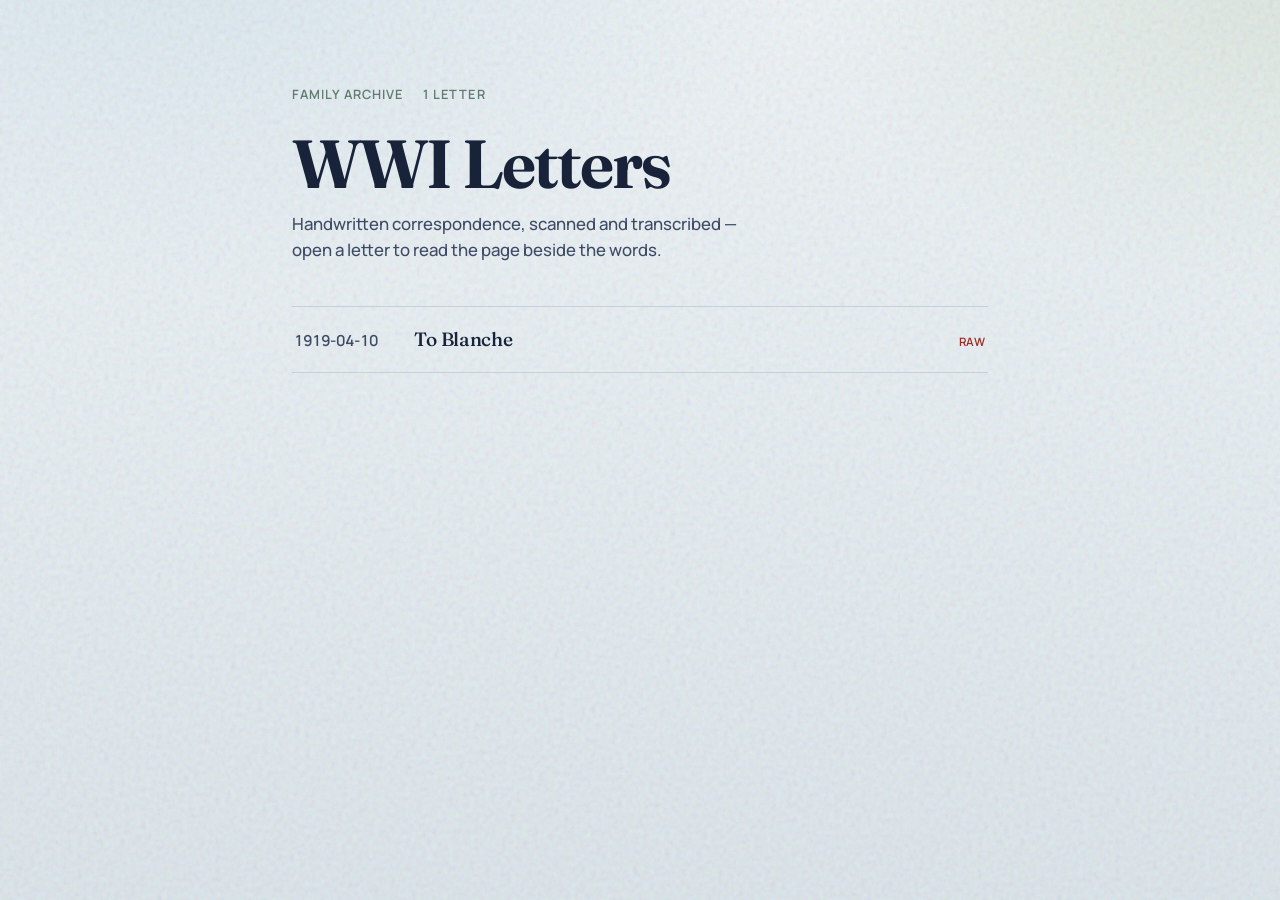
==== docs/index.html @ 2cabe344 "Publish static SPA via docs/ for GitHub Pages. Avoids Actions workflow scope; ships built catalog an" ====
<!DOCTYPE html>
<html lang="en">
<head>
  <meta charset="utf-8" />
  <meta name="viewport" content="width=device-width, initial-scale=1" />
  <meta name="robots" content="noindex, nofollow" />
  <title>WWI Letters</title>
  <link rel="preconnect" href="https://fonts.googleapis.com" />
  <link rel="preconnect" href="https://fonts.gstatic.com" crossorigin />
  <link href="https://fonts.googleapis.com/css2?family=Fraunces:opsz,wght@9..144,500;9..144,650&family=Manrope:wght@400;500;600&display=swap" rel="stylesheet" />
  <link rel="stylesheet" href="assets/styles.css" />
  <script>
    (function () {
      var parts = location.pathname.split("/").filter(Boolean);
      if (parts.length && parts[parts.length - 1].endsWith(".html")) parts.pop();
      window.__BASE__ = parts.length ? "/" + parts.join("/") + "/" : "/";
    })();
  </script>
</head>
<body>
  <div class="atmosphere" aria-hidden="true"></div>
  <div id="app"><p class="boot">Opening the archive…</p></div>
  <script src="assets/app.js"></script>
</body>
</html>
---- docs/assets/styles.css ----
:root {
  --ink: #18233a;
  --ink-soft: #3d4a63;
  --paper: #e7eef2;
  --sheet: #f7fafb;
  --line: #c5d0da;
  --signal: #9e2b22;
  --sage: #5f7a6e;
  --shadow: rgba(24, 35, 58, 0.08);
  --ease: cubic-bezier(0.22, 1, 0.36, 1);
}

* { box-sizing: border-box; }

html, body {
  margin: 0;
  min-height: 100%;
}

body {
  font-family: "Manrope", sans-serif;
  color: var(--ink);
  background: var(--paper);
  line-height: 1.5;
}

.atmosphere {
  position: fixed;
  inset: 0;
  z-index: -1;
  pointer-events: none;
  background:
    radial-gradient(1200px 700px at 12% -10%, #d9e7ee 0%, transparent 55%),
    radial-gradient(900px 600px at 100% 0%, #dfe8e2 0%, transparent 50%),
    linear-gradient(180deg, #eef3f6 0%, var(--paper) 45%, #dde6eb 100%);
}

.atmosphere::after {
  content: "";
  position: absolute;
  inset: 0;
  opacity: 0.35;
  background-image: url("data:image/svg+xml,%3Csvg viewBox='0 0 200 200' xmlns='http://www.w3.org/2000/svg'%3E%3Cfilter id='n'%3E%3CfeTurbulence type='fractalNoise' baseFrequency='0.85' numOctaves='3' stitchTiles='stitch'/%3E%3C/filter%3E%3Crect width='100%25' height='100%25' filter='url(%23n)' opacity='0.45'/%3E%3C/svg%3E");
  mix-blend-mode: multiply;
}

a { color: var(--signal); text-decoration-thickness: 1px; text-underline-offset: 3px; }
a:hover { color: var(--ink); }

#app {
  min-height: 100vh;
  animation: rise 0.7s var(--ease) both;
}

@keyframes rise {
  from { opacity: 0; transform: translateY(10px); }
  to { opacity: 1; transform: translateY(0); }
}

@keyframes fade {
  from { opacity: 0; }
  to { opacity: 1; }
}

.boot {
  margin: 0;
  padding: 4rem 1.5rem;
  color: var(--ink-soft);
  text-align: center;
  font-size: 1rem;
}

/* —— Shell —— */
.shell-header {
  display: flex;
  align-items: baseline;
  justify-content: space-between;
  gap: 1rem;
  padding: 1.25rem clamp(1.25rem, 4vw, 2.5rem);
  border-bottom: 1px solid var(--line);
}

.mark {
  margin: 0;
  font-family: "Fraunces", serif;
  font-weight: 650;
  font-size: 1.35rem;
  letter-spacing: -0.02em;
}

.mark a {
  color: inherit;
  text-decoration: none;
}

.mark a:hover { color: var(--signal); }

.crumb {
  margin: 0;
  color: var(--ink-soft);
  font-size: 0.9rem;
  font-weight: 500;
}

/* —— Home —— */
.home {
  max-width: 760px;
  margin: 0 auto;
  padding: clamp(2.5rem, 8vh, 5rem) clamp(1.25rem, 4vw, 2rem) 4rem;
}

.home-brand {
  margin: 0 0 0.75rem;
  font-family: "Fraunces", serif;
  font-optical-sizing: auto;
  font-weight: 650;
  font-size: clamp(2.75rem, 8vw, 4.25rem);
  line-height: 1.05;
  letter-spacing: -0.03em;
}

.home-lead {
  margin: 0 0 2.75rem;
  max-width: 28rem;
  color: var(--ink-soft);
  font-size: 1.05rem;
  font-weight: 500;
}

.home-meta {
  display: flex;
  gap: 1.25rem;
  margin-bottom: 1.5rem;
  color: var(--sage);
  font-size: 0.8rem;
  font-weight: 600;
  letter-spacing: 0.08em;
  text-transform: uppercase;
}

.letter-rows {
  list-style: none;
  margin: 0;
  padding: 0;
  border-top: 1px solid var(--line);
}

.letter-rows li {
  border-bottom: 1px solid var(--line);
}

.letter-rows a {
  display: grid;
  grid-template-columns: 6.5rem 1fr auto;
  gap: 1rem;
  align-items: baseline;
  padding: 1.15rem 0.15rem;
  color: inherit;
  text-decoration: none;
  transition: background 0.25s var(--ease), padding-left 0.25s var(--ease);
}

.letter-rows a:hover {
  background: rgba(255, 255, 255, 0.45);
  padding-left: 0.5rem;
}

.letter-rows .when {
  font-variant-numeric: tabular-nums;
  font-weight: 600;
  font-size: 0.95rem;
  color: var(--ink-soft);
}

.letter-rows .title {
  font-family: "Fraunces", serif;
  font-weight: 500;
  font-size: 1.2rem;
  letter-spacing: -0.015em;
}

.letter-rows .status {
  font-size: 0.72rem;
  font-weight: 600;
  letter-spacing: 0.06em;
  text-transform: uppercase;
  color: var(--sage);
}

.letter-rows .status.is-raw { color: var(--signal); }

/* —— Letter —— */
.letter {
  display: grid;
  grid-template-columns: minmax(0, 1.25fr) minmax(18rem, 0.85fr);
  min-height: calc(100vh - 4.25rem);
  animation: fade 0.45s var(--ease) both;
}

.stage {
  margin: 0;
  padding: 1rem;
  background: #121820;
  display: flex;
  flex-direction: column;
  min-height: 70vh;
}

.stage-toolbar {
  display: flex;
  justify-content: space-between;
  align-items: center;
  gap: 0.75rem;
  margin-bottom: 0.75rem;
  color: #c9d3dc;
  font-size: 0.8rem;
  font-weight: 600;
  letter-spacing: 0.04em;
  text-transform: uppercase;
}

.pager {
  display: flex;
  gap: 0.4rem;
}

.pager a {
  color: #c9d3dc;
  text-decoration: none;
  border: 1px solid rgba(201, 211, 220, 0.35);
  padding: 0.35rem 0.65rem;
  font-size: 0.78rem;
  transition: background 0.2s var(--ease), color 0.2s var(--ease);
}

.pager a:hover,
.pager a.is-on {
  background: #f7fafb;
  color: var(--ink);
  border-color: #f7fafb;
}

.stage-frame {
  flex: 1;
  overflow: auto;
  display: flex;
  justify-content: center;
  align-items: flex-start;
  border-radius: 2px;
}

.stage-frame img {
  width: 100%;
  max-width: 920px;
  height: auto;
  display: block;
  box-shadow: 0 24px 60px rgba(0, 0, 0, 0.45);
  animation: rise 0.55s var(--ease) both;
}

.side {
  padding: clamp(1.25rem, 3vw, 2rem);
  background: var(--sheet);
  border-left: 1px solid var(--line);
  overflow: auto;
  max-height: calc(100vh - 4.25rem);
}

.side h1 {
  margin: 0 0 0.35rem;
  font-family: "Fraunces", serif;
  font-weight: 650;
  font-size: clamp(1.6rem, 3vw, 2rem);
  letter-spacing: -0.02em;
  line-height: 1.15;
}

.side .meta {
  margin: 0 0 1.5rem;
  color: var(--ink-soft);
  font-size: 0.95rem;
}

.side h2 {
  margin: 1.5rem 0 0.5rem;
  font-size: 0.72rem;
  font-weight: 600;
  letter-spacing: 0.1em;
  text-transform: uppercase;
  color: var(--sage);
}

.transcript {
  margin: 0;
  white-space: pre-wrap;
  font-family: "Fraunces", serif;
  font-weight: 500;
  font-size: 1.02rem;
  line-height: 1.55;
  color: var(--ink);
}

.transcript.reading {
  font-size: 0.98rem;
  color: var(--ink-soft);
}

.note {
  margin-top: 1.75rem;
  padding-top: 1.25rem;
  border-top: 1px solid var(--line);
  color: var(--ink-soft);
  font-size: 0.92rem;
}

.error {
  max-width: 32rem;
  margin: 3rem auto;
  padding: 1rem 1.25rem;
  border: 1px solid var(--signal);
  color: var(--signal);
  background: rgba(158, 43, 34, 0.06);
}

@media (max-width: 900px) {
  .letter {
    grid-template-columns: 1fr;
  }
  .side {
    max-height: none;
    border-left: none;
    border-top: 1px solid var(--line);
  }
  .letter-rows a {
    grid-template-columns: 1fr;
    gap: 0.25rem;
  }
  .home-brand { font-size: clamp(2.4rem, 12vw, 3.4rem); }
}
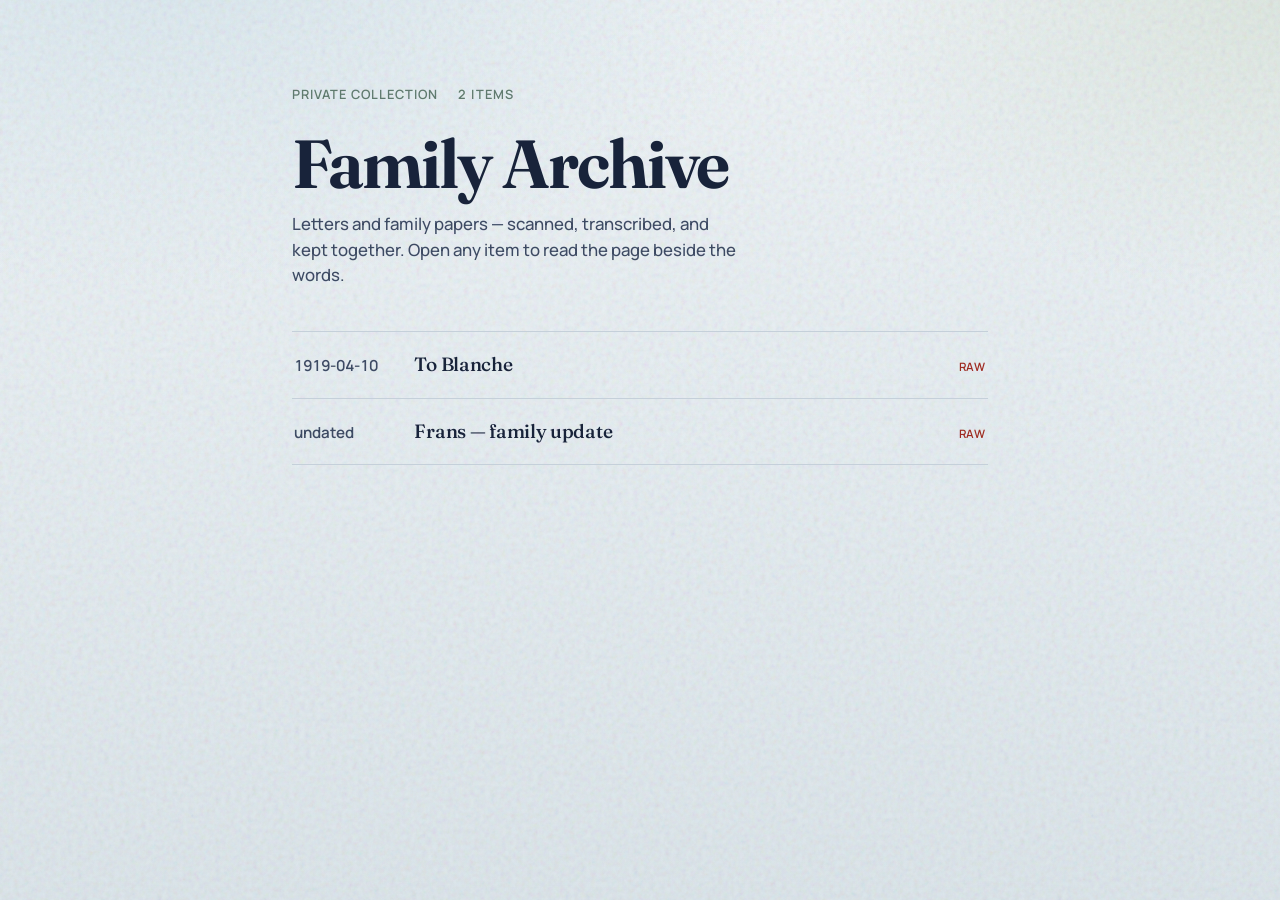
==== commit 4fcb4e5f: "Rebrand as Family Archive; reverse Blanche page order; clean prose. SPA now formats transcripts as r" ====
--- a/docs/index.html
+++ b/docs/index.html
@@ -4,7 +4,7 @@
   <meta charset="utf-8" />
   <meta name="viewport" content="width=device-width, initial-scale=1" />
   <meta name="robots" content="noindex, nofollow" />
-  <title>WWI Letters</title>
+  <title>Family Archive</title>
   <link rel="preconnect" href="https://fonts.googleapis.com" />
   <link rel="preconnect" href="https://fonts.gstatic.com" crossorigin />
   <link href="https://fonts.googleapis.com/css2?family=Fraunces:opsz,wght@9..144,500;9..144,650&family=Manrope:wght@400;500;600&display=swap" rel="stylesheet" />
--- a/docs/assets/styles.css
+++ b/docs/assets/styles.css
@@ -282,7 +282,7 @@
 }
 
 .side h2 {
-  margin: 1.5rem 0 0.5rem;
+  margin: 0 0 0.65rem;
   font-size: 0.72rem;
   font-weight: 600;
   letter-spacing: 0.1em;
@@ -290,19 +290,47 @@
   color: var(--sage);
 }
 
-.transcript {
-  margin: 0;
-  white-space: pre-wrap;
+.copy-block {
+  margin-top: 1.35rem;
+}
+
+.prose {
+  color: var(--ink);
+}
+
+.prose p {
+  margin: 0 0 0.85rem;
   font-family: "Fraunces", serif;
   font-weight: 500;
+  font-size: 1.05rem;
+  line-height: 1.55;
+}
+
+.prose p:last-child { margin-bottom: 0; }
+
+.prose h3 {
+  margin: 1.15rem 0 0.45rem;
+  font-family: "Manrope", sans-serif;
+  font-size: 0.78rem;
+  font-weight: 650;
+  letter-spacing: 0.06em;
+  text-transform: uppercase;
+  color: var(--signal);
+}
+
+.prose h3:first-child { margin-top: 0; }
+
+.prose.reading p {
   font-size: 1.02rem;
-  line-height: 1.55;
-  color: var(--ink);
-}
-
-.transcript.reading {
-  font-size: 0.98rem;
-  color: var(--ink-soft);
+  color: var(--ink-soft);
+  line-height: 1.6;
+}
+
+.prose .empty-copy {
+  color: var(--ink-soft);
+  font-style: italic;
+  font-family: "Manrope", sans-serif;
+  font-size: 0.95rem;
 }
 
 .note {
@@ -310,7 +338,8 @@
   padding-top: 1.25rem;
   border-top: 1px solid var(--line);
   color: var(--ink-soft);
-  font-size: 0.92rem;
+  font-size: 0.9rem;
+  line-height: 1.5;
 }
 
 .error {
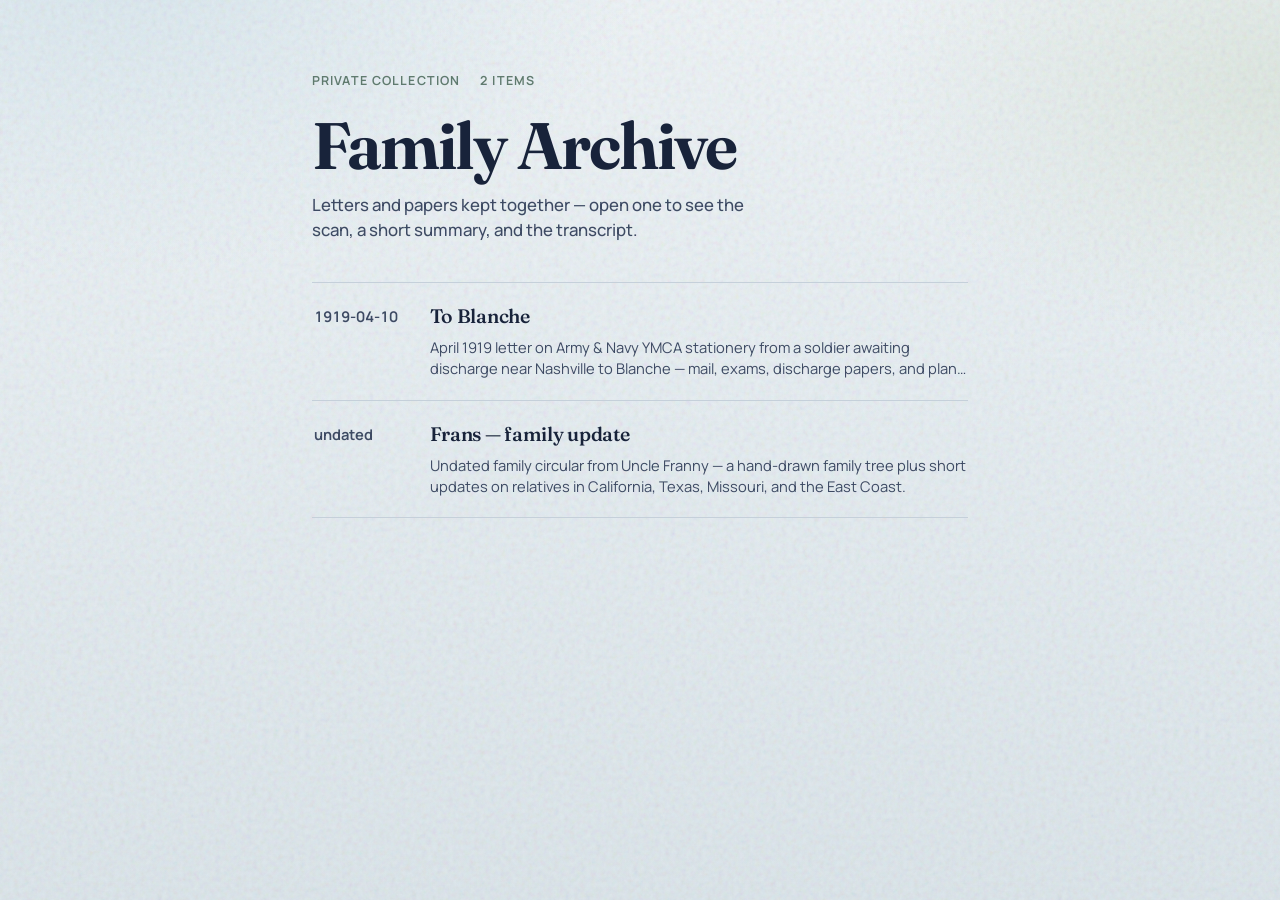
==== commit a21b8abb: "Improve archive reading layout with summary-then-transcript. Adds short summary/context per letter, " ====
--- a/docs/index.html
+++ b/docs/index.html
@@ -4,11 +4,12 @@
   <meta charset="utf-8" />
   <meta name="viewport" content="width=device-width, initial-scale=1" />
   <meta name="robots" content="noindex, nofollow" />
+  <meta name="description" content="Family Archive — scanned letters and family papers." />
   <title>Family Archive</title>
   <link rel="preconnect" href="https://fonts.googleapis.com" />
   <link rel="preconnect" href="https://fonts.gstatic.com" crossorigin />
   <link href="https://fonts.googleapis.com/css2?family=Fraunces:opsz,wght@9..144,500;9..144,650&family=Manrope:wght@400;500;600&display=swap" rel="stylesheet" />
-  <link rel="stylesheet" href="assets/styles.css" />
+  <link rel="stylesheet" href="assets/styles.css?v=20260718d" />
   <script>
     (function () {
       var parts = location.pathname.split("/").filter(Boolean);
@@ -19,7 +20,13 @@
 </head>
 <body>
   <div class="atmosphere" aria-hidden="true"></div>
-  <div id="app"><p class="boot">Opening the archive…</p></div>
-  <script src="assets/app.js"></script>
+  <div id="app">
+    <main class="home">
+      <p class="home-meta"><span>Private collection</span></p>
+      <h1 class="home-brand">Family Archive</h1>
+      <p class="home-lead">Loading letters…</p>
+    </main>
+  </div>
+  <script src="assets/app.js?v=20260718d"></script>
 </body>
 </html>
--- a/docs/assets/styles.css
+++ b/docs/assets/styles.css
@@ -5,8 +5,8 @@
   --sheet: #f7fafb;
   --line: #c5d0da;
   --signal: #9e2b22;
-  --sage: #5f7a6e;
-  --shadow: rgba(24, 35, 58, 0.08);
+  --moss: #5f7a6e;
+  --stage: #121820;
   --ease: cubic-bezier(0.22, 1, 0.36, 1);
 }
 
@@ -30,16 +30,16 @@
   z-index: -1;
   pointer-events: none;
   background:
-    radial-gradient(1200px 700px at 12% -10%, #d9e7ee 0%, transparent 55%),
-    radial-gradient(900px 600px at 100% 0%, #dfe8e2 0%, transparent 50%),
-    linear-gradient(180deg, #eef3f6 0%, var(--paper) 45%, #dde6eb 100%);
+    radial-gradient(1000px 640px at 8% -8%, #d9e7ee 0%, transparent 55%),
+    radial-gradient(800px 520px at 100% 10%, #dfe8e2 0%, transparent 50%),
+    linear-gradient(180deg, #eef3f6 0%, var(--paper) 42%, #dde6eb 100%);
 }
 
 .atmosphere::after {
   content: "";
   position: absolute;
   inset: 0;
-  opacity: 0.35;
+  opacity: 0.32;
   background-image: url("data:image/svg+xml,%3Csvg viewBox='0 0 200 200' xmlns='http://www.w3.org/2000/svg'%3E%3Cfilter id='n'%3E%3CfeTurbulence type='fractalNoise' baseFrequency='0.85' numOctaves='3' stitchTiles='stitch'/%3E%3C/filter%3E%3Crect width='100%25' height='100%25' filter='url(%23n)' opacity='0.45'/%3E%3C/svg%3E");
   mix-blend-mode: multiply;
 }
@@ -49,11 +49,11 @@
 
 #app {
   min-height: 100vh;
-  animation: rise 0.7s var(--ease) both;
+  animation: rise 0.65s var(--ease) both;
 }
 
 @keyframes rise {
-  from { opacity: 0; transform: translateY(10px); }
+  from { opacity: 0; transform: translateY(8px); }
   to { opacity: 1; transform: translateY(0); }
 }
 
@@ -62,82 +62,70 @@
   to { opacity: 1; }
 }
 
-.boot {
-  margin: 0;
-  padding: 4rem 1.5rem;
-  color: var(--ink-soft);
-  text-align: center;
-  font-size: 1rem;
-}
-
-/* —— Shell —— */
 .shell-header {
   display: flex;
   align-items: baseline;
   justify-content: space-between;
   gap: 1rem;
-  padding: 1.25rem clamp(1.25rem, 4vw, 2.5rem);
+  padding: 1.1rem clamp(1.25rem, 4vw, 2.25rem);
   border-bottom: 1px solid var(--line);
+  background: rgba(247, 250, 251, 0.78);
+  backdrop-filter: blur(8px);
 }
 
 .mark {
   margin: 0;
   font-family: "Fraunces", serif;
   font-weight: 650;
-  font-size: 1.35rem;
+  font-size: 1.3rem;
   letter-spacing: -0.02em;
 }
 
-.mark a {
-  color: inherit;
-  text-decoration: none;
-}
-
+.mark a { color: inherit; text-decoration: none; }
 .mark a:hover { color: var(--signal); }
 
 .crumb {
   margin: 0;
   color: var(--ink-soft);
-  font-size: 0.9rem;
+  font-size: 0.88rem;
   font-weight: 500;
 }
 
-/* —— Home —— */
+/* Home */
 .home {
-  max-width: 760px;
+  max-width: 720px;
   margin: 0 auto;
-  padding: clamp(2.5rem, 8vh, 5rem) clamp(1.25rem, 4vw, 2rem) 4rem;
+  padding: clamp(2.5rem, 8vh, 4.75rem) clamp(1.25rem, 4vw, 2rem) 4rem;
+}
+
+.home-meta {
+  display: flex;
+  gap: 1.25rem;
+  margin: 0 0 1.35rem;
+  color: var(--moss);
+  font-size: 0.78rem;
+  font-weight: 650;
+  letter-spacing: 0.09em;
+  text-transform: uppercase;
 }
 
 .home-brand {
-  margin: 0 0 0.75rem;
-  font-family: "Fraunces", serif;
-  font-optical-sizing: auto;
-  font-weight: 650;
-  font-size: clamp(2.75rem, 8vw, 4.25rem);
-  line-height: 1.05;
+  margin: 0 0 0.7rem;
+  font-family: "Fraunces", serif;
+  font-weight: 650;
+  font-size: clamp(2.7rem, 8vw, 4.1rem);
+  line-height: 1.04;
   letter-spacing: -0.03em;
 }
 
 .home-lead {
-  margin: 0 0 2.75rem;
+  margin: 0 0 2.5rem;
   max-width: 28rem;
   color: var(--ink-soft);
   font-size: 1.05rem;
   font-weight: 500;
 }
 
-.home-meta {
-  display: flex;
-  gap: 1.25rem;
-  margin-bottom: 1.5rem;
-  color: var(--sage);
-  font-size: 0.8rem;
-  font-weight: 600;
-  letter-spacing: 0.08em;
-  text-transform: uppercase;
-}
-
 .letter-rows {
   list-style: none;
   margin: 0;
@@ -145,65 +133,66 @@
   border-top: 1px solid var(--line);
 }
 
-.letter-rows li {
-  border-bottom: 1px solid var(--line);
-}
+.letter-rows li { border-bottom: 1px solid var(--line); }
 
 .letter-rows a {
   display: grid;
-  grid-template-columns: 6.5rem 1fr auto;
+  grid-template-columns: 6.25rem 1fr;
   gap: 1rem;
-  align-items: baseline;
-  padding: 1.15rem 0.15rem;
+  align-items: start;
+  padding: 1.2rem 0.1rem 1.25rem;
   color: inherit;
   text-decoration: none;
   transition: background 0.25s var(--ease), padding-left 0.25s var(--ease);
 }
 
 .letter-rows a:hover {
-  background: rgba(255, 255, 255, 0.45);
-  padding-left: 0.5rem;
+  background: rgba(255, 255, 255, 0.5);
+  padding-left: 0.45rem;
 }
 
 .letter-rows .when {
   font-variant-numeric: tabular-nums;
-  font-weight: 600;
-  font-size: 0.95rem;
-  color: var(--ink-soft);
-}
+  font-weight: 650;
+  font-size: 0.92rem;
+  color: var(--ink-soft);
+  padding-top: 0.2rem;
+}
+
+.letter-rows .row-main { display: grid; gap: 0.35rem; }
 
 .letter-rows .title {
   font-family: "Fraunces", serif;
-  font-weight: 500;
-  font-size: 1.2rem;
+  font-weight: 550;
+  font-size: 1.22rem;
   letter-spacing: -0.015em;
 }
 
-.letter-rows .status {
-  font-size: 0.72rem;
-  font-weight: 600;
-  letter-spacing: 0.06em;
-  text-transform: uppercase;
-  color: var(--sage);
-}
-
-.letter-rows .status.is-raw { color: var(--signal); }
-
-/* —— Letter —— */
+.letter-rows .blurb {
+  color: var(--ink-soft);
+  font-size: 0.92rem;
+  line-height: 1.45;
+  display: -webkit-box;
+  -webkit-line-clamp: 2;
+  -webkit-box-orient: vertical;
+  overflow: hidden;
+}
+
+/* Letter */
 .letter {
   display: grid;
-  grid-template-columns: minmax(0, 1.25fr) minmax(18rem, 0.85fr);
-  min-height: calc(100vh - 4.25rem);
-  animation: fade 0.45s var(--ease) both;
+  grid-template-columns: minmax(0, 1.2fr) minmax(19rem, 0.9fr);
+  min-height: calc(100vh - 4rem);
+  animation: fade 0.4s var(--ease) both;
 }
 
 .stage {
   margin: 0;
-  padding: 1rem;
-  background: #121820;
+  padding: 0.85rem 0.85rem 1rem;
+  background: var(--stage);
   display: flex;
   flex-direction: column;
-  min-height: 70vh;
+  min-height: 68vh;
 }
 
 .stage-toolbar {
@@ -211,33 +200,32 @@
   justify-content: space-between;
   align-items: center;
   gap: 0.75rem;
-  margin-bottom: 0.75rem;
-  color: #c9d3dc;
-  font-size: 0.8rem;
-  font-weight: 600;
-  letter-spacing: 0.04em;
+  margin-bottom: 0.7rem;
+  color: #c5ced6;
+  font-size: 0.75rem;
+  font-weight: 650;
+  letter-spacing: 0.05em;
   text-transform: uppercase;
 }
 
-.pager {
-  display: flex;
-  gap: 0.4rem;
-}
+.pager { display: flex; gap: 0.35rem; }
 
 .pager a {
-  color: #c9d3dc;
+  color: #c5ced6;
   text-decoration: none;
-  border: 1px solid rgba(201, 211, 220, 0.35);
-  padding: 0.35rem 0.65rem;
+  min-width: 1.85rem;
+  text-align: center;
+  border: 1px solid rgba(197, 206, 214, 0.35);
+  padding: 0.3rem 0.45rem;
   font-size: 0.78rem;
   transition: background 0.2s var(--ease), color 0.2s var(--ease);
 }
 
 .pager a:hover,
 .pager a.is-on {
-  background: #f7fafb;
+  background: var(--sheet);
   color: var(--ink);
-  border-color: #f7fafb;
+  border-color: var(--sheet);
 }
 
 .stage-frame {
@@ -246,100 +234,101 @@
   display: flex;
   justify-content: center;
   align-items: flex-start;
-  border-radius: 2px;
 }
 
 .stage-frame img {
   width: 100%;
-  max-width: 920px;
+  max-width: 880px;
   height: auto;
   display: block;
-  box-shadow: 0 24px 60px rgba(0, 0, 0, 0.45);
-  animation: rise 0.55s var(--ease) both;
+  image-orientation: none;
+  box-shadow: 0 18px 48px rgba(0, 0, 0, 0.4);
+  animation: rise 0.5s var(--ease) both;
 }
 
 .side {
-  padding: clamp(1.25rem, 3vw, 2rem);
+  padding: clamp(1.35rem, 3vw, 2rem);
   background: var(--sheet);
   border-left: 1px solid var(--line);
   overflow: auto;
-  max-height: calc(100vh - 4.25rem);
+  max-height: calc(100vh - 4rem);
 }
 
 .side h1 {
-  margin: 0 0 0.35rem;
-  font-family: "Fraunces", serif;
-  font-weight: 650;
-  font-size: clamp(1.6rem, 3vw, 2rem);
+  margin: 0 0 0.4rem;
+  font-family: "Fraunces", serif;
+  font-weight: 650;
+  font-size: clamp(1.55rem, 2.8vw, 1.95rem);
   letter-spacing: -0.02em;
   line-height: 1.15;
 }
 
 .side .meta {
+  margin: 0 0 1.35rem;
+  color: var(--ink-soft);
+  font-size: 0.92rem;
+  line-height: 1.45;
+}
+
+.side h2 {
+  margin: 0 0 0.55rem;
+  font-size: 0.7rem;
+  font-weight: 650;
+  letter-spacing: 0.11em;
+  text-transform: uppercase;
+  color: var(--moss);
+}
+
+.summary {
   margin: 0 0 1.5rem;
-  color: var(--ink-soft);
-  font-size: 0.95rem;
-}
-
-.side h2 {
-  margin: 0 0 0.65rem;
-  font-size: 0.72rem;
-  font-weight: 600;
-  letter-spacing: 0.1em;
-  text-transform: uppercase;
-  color: var(--sage);
-}
-
-.copy-block {
-  margin-top: 1.35rem;
-}
-
-.prose {
+  padding: 0.95rem 1rem;
+  background: rgba(77, 107, 92, 0.07);
+  border-left: 3px solid var(--moss);
+}
+
+.summary p {
+  margin: 0;
+  font-size: 0.98rem;
+  line-height: 1.5;
   color: var(--ink);
 }
 
+.summary .context {
+  margin-top: 0.55rem;
+  color: var(--ink-soft);
+  font-size: 0.92rem;
+}
+
+.copy-block { margin-top: 0.25rem; }
+
 .prose p {
-  margin: 0 0 0.85rem;
+  margin: 0 0 0.9rem;
   font-family: "Fraunces", serif;
   font-weight: 500;
-  font-size: 1.05rem;
-  line-height: 1.55;
+  font-size: 1.06rem;
+  line-height: 1.58;
+  color: var(--ink);
 }
 
 .prose p:last-child { margin-bottom: 0; }
 
 .prose h3 {
-  margin: 1.15rem 0 0.45rem;
+  margin: 1.25rem 0 0.4rem;
   font-family: "Manrope", sans-serif;
-  font-size: 0.78rem;
-  font-weight: 650;
-  letter-spacing: 0.06em;
+  font-size: 0.74rem;
+  font-weight: 650;
+  letter-spacing: 0.08em;
   text-transform: uppercase;
   color: var(--signal);
 }
 
 .prose h3:first-child { margin-top: 0; }
-
-.prose.reading p {
-  font-size: 1.02rem;
-  color: var(--ink-soft);
-  line-height: 1.6;
-}
 
 .prose .empty-copy {
   color: var(--ink-soft);
   font-style: italic;
   font-family: "Manrope", sans-serif;
   font-size: 0.95rem;
-}
-
-.note {
-  margin-top: 1.75rem;
-  padding-top: 1.25rem;
-  border-top: 1px solid var(--line);
-  color: var(--ink-soft);
-  font-size: 0.9rem;
-  line-height: 1.5;
 }
 
 .error {
@@ -348,21 +337,16 @@
   padding: 1rem 1.25rem;
   border: 1px solid var(--signal);
   color: var(--signal);
-  background: rgba(158, 43, 34, 0.06);
+  background: rgba(139, 58, 42, 0.06);
 }
 
 @media (max-width: 900px) {
-  .letter {
-    grid-template-columns: 1fr;
-  }
+  .letter { grid-template-columns: 1fr; }
   .side {
     max-height: none;
     border-left: none;
     border-top: 1px solid var(--line);
   }
-  .letter-rows a {
-    grid-template-columns: 1fr;
-    gap: 0.25rem;
-  }
-  .home-brand { font-size: clamp(2.4rem, 12vw, 3.4rem); }
-}
+  .letter-rows a { grid-template-columns: 1fr; gap: 0.2rem; }
+  .home-brand { font-size: clamp(2.35rem, 12vw, 3.3rem); }
+}
